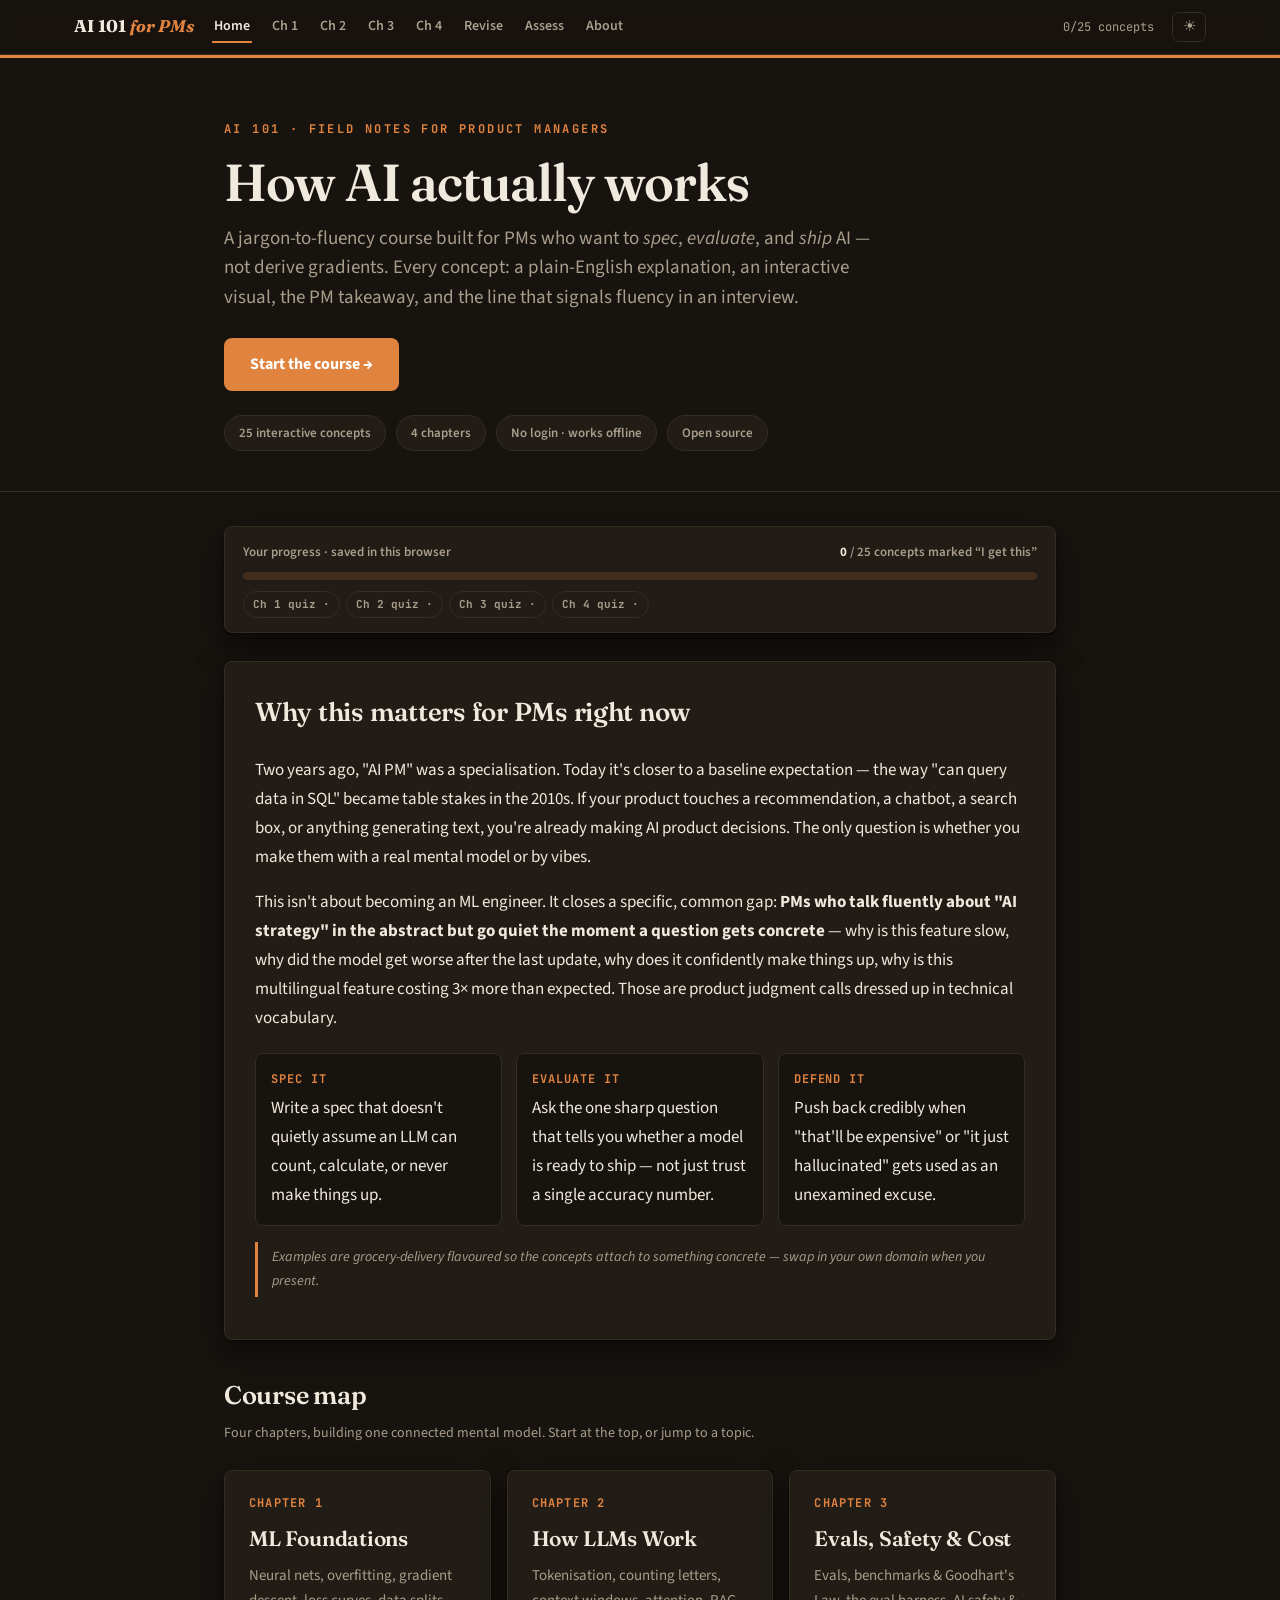
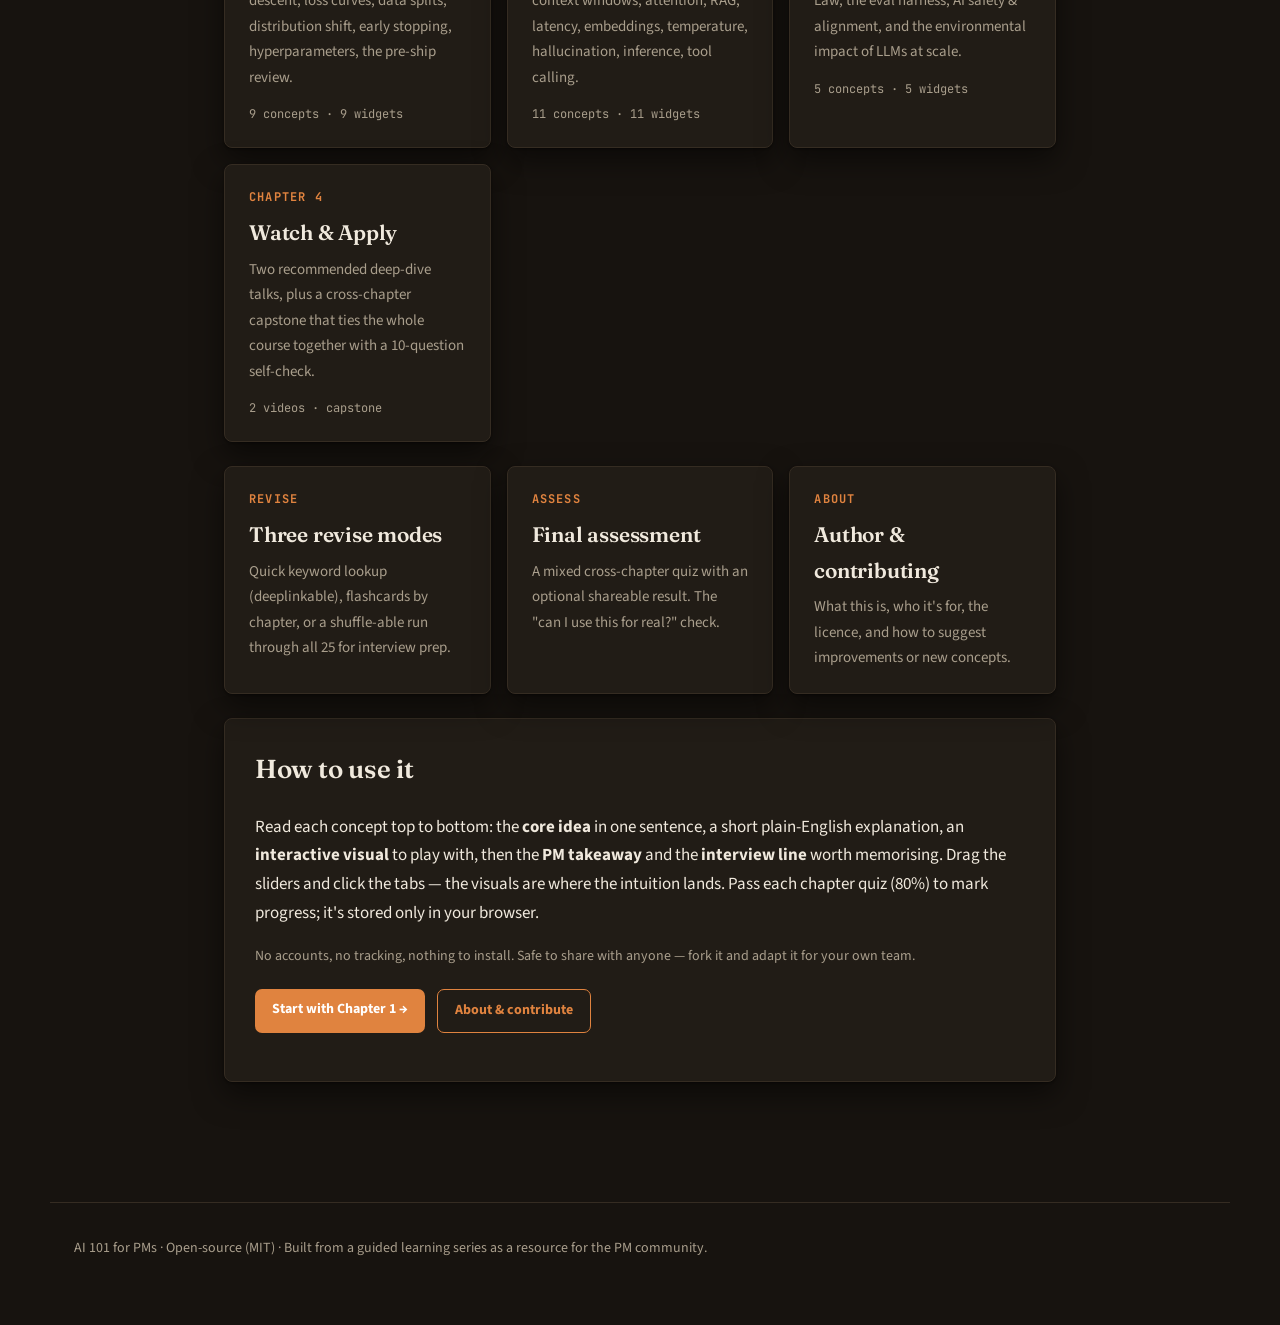
==== index.html @ 60f7dfca "Launch AI 101 for PMs v1.0.0 25 interactive concepts across 4 chapters, three revise modes, a final " ====
<!DOCTYPE html>
<html lang="en">
<head>
<script>(function(){try{var t=localStorage.getItem("ai101.theme")||"dark";document.documentElement.setAttribute("data-theme",t);}catch(e){document.documentElement.setAttribute("data-theme","dark");}})();</script>
<meta charset="UTF-8" />
<meta name="viewport" content="width=device-width, initial-scale=1.0" />
<title>AI 101 for PMs — how AI actually works</title>
<meta name="description" content="An open-source, interactive course teaching product managers how AI actually works — enough to spec, evaluate, and ship AI features." />
<link rel="stylesheet" href="assets/css/main.css" />
</head>
<body class="ch1 single">
<header class="top">
  <div class="hero">
  <div class="kicker">AI 101 · Field notes for product managers</div>
  <h1>How AI actually works</h1>
  <p>A jargon-to-fluency course built for PMs who want to <em>spec</em>, <em>evaluate</em>, and <em>ship</em> AI — not derive gradients. Every concept: a plain-English explanation, an interactive visual, the PM takeaway, and the line that signals fluency in an interview.</p>
  <a class="cta" href="chapters/01-ml-foundations.html">Start the course →</a>
  <div class="pills">
    <span class="pill">25 interactive concepts</span>
    <span class="pill">4 chapters</span>
    <span class="pill">No login · works offline</span>
    <span class="pill">Open source</span>
  </div>
  </div>
</header>

<div class="wrap single">
  <main>
    <div id="progress"></div>

    <section class="intro" id="why">
      <h2>Why this matters for PMs right now</h2>
      <p>Two years ago, "AI PM" was a specialisation. Today it's closer to a baseline expectation — the way "can query data in SQL" became table stakes in the 2010s. If your product touches a recommendation, a chatbot, a search box, or anything generating text, you're already making AI product decisions. The only question is whether you make them with a real mental model or by vibes.</p>
      <p>This isn't about becoming an ML engineer. It closes a specific, common gap: <b>PMs who talk fluently about "AI strategy" in the abstract but go quiet the moment a question gets concrete</b> — why is this feature slow, why did the model get worse after the last update, why does it confidently make things up, why is this multilingual feature costing 3× more than expected. Those are product judgment calls dressed up in technical vocabulary.</p>
      <div class="how">
        <div><b>Spec it</b>Write a spec that doesn't quietly assume an LLM can count, calculate, or never make things up.</div>
        <div><b>Evaluate it</b>Ask the one sharp question that tells you whether a model is ready to ship — not just trust a single accuracy number.</div>
        <div><b>Defend it</b>Push back credibly when "that'll be expensive" or "it just hallucinated" gets used as an unexamined excuse.</div>
      </div>
      <p class="swap-hint">Examples are grocery-delivery flavoured so the concepts attach to something concrete — swap in your own domain when you present.</p>
    </section>

    <h2 style="margin:34px 0 4px">Course map</h2>
    <p class="hint" style="margin-top:0">Four chapters, building one connected mental model. Start at the top, or jump to a topic.</p>
    <div class="map">
      <a class="ch" href="chapters/01-ml-foundations.html">
        <div class="cn">Chapter 1</div><h3>ML Foundations</h3>
        <p>Neural nets, overfitting, gradient descent, loss curves, data splits, distribution shift, early stopping, hyperparameters, the pre-ship review.</p>
        <div class="meta">9 concepts · 9 widgets</div>
      </a>
      <a class="ch" href="chapters/02-how-llms-work.html">
        <div class="cn">Chapter 2</div><h3>How LLMs Work</h3>
        <p>Tokenisation, counting letters, context windows, attention, RAG, latency, embeddings, temperature, hallucination, inference, tool calling.</p>
        <div class="meta">11 concepts · 11 widgets</div>
      </a>
      <a class="ch" href="chapters/03-evals-safety-cost.html">
        <div class="cn">Chapter 3</div><h3>Evals, Safety &amp; Cost</h3>
        <p>Evals, benchmarks &amp; Goodhart's Law, the eval harness, AI safety &amp; alignment, and the environmental impact of LLMs at scale.</p>
        <div class="meta">5 concepts · 5 widgets</div>
      </a>
      <a class="ch" href="chapters/04-watch-apply.html">
        <div class="cn">Chapter 4</div><h3>Watch &amp; Apply</h3>
        <p>Two recommended deep-dive talks, plus a cross-chapter capstone that ties the whole course together with a 10-question self-check.</p>
        <div class="meta">2 videos · capstone</div>
      </a>
    </div>

    <div class="map">
      <a class="ch" href="revise.html">
        <div class="cn">Revise</div><h3>Three revise modes</h3>
        <p>Quick keyword lookup (deeplinkable), flashcards by chapter, or a shuffle-able run through all 25 for interview prep.</p>
      </a>
      <a class="ch" href="assess.html">
        <div class="cn">Assess</div><h3>Final assessment</h3>
        <p>A mixed cross-chapter quiz with an optional shareable result. The "can I use this for real?" check.</p>
      </a>
      <a class="ch" href="about.html">
        <div class="cn">About</div><h3>Author &amp; contributing</h3>
        <p>What this is, who it's for, the licence, and how to suggest improvements or new concepts.</p>
      </a>
    </div>

    <section class="intro" id="how-to-use">
      <h2>How to use it</h2>
      <p>Read each concept top to bottom: the <b>core idea</b> in one sentence, a short plain-English explanation, an <b>interactive visual</b> to play with, then the <b>PM takeaway</b> and the <b>interview line</b> worth memorising. Drag the sliders and click the tabs — the visuals are where the intuition lands. Pass each chapter quiz (80%) to mark progress; it's stored only in your browser.</p>
      <p class="hint">No accounts, no tracking, nothing to install. Safe to share with anyone — fork it and adapt it for your own team.</p>
      <div class="btn-row">
        <a class="btn" href="chapters/01-ml-foundations.html">Start with Chapter 1 →</a>
        <a class="btn alt" href="about.html">About &amp; contribute</a>
      </div>
    </section>
  </main>
</div>

<footer>
  AI 101 for PMs · Open-source (MIT) · Built from a guided learning series as a resource for the PM community.
</footer>

<script src="assets/js/concepts.js"></script>
<script src="assets/js/progress.js"></script>
<script src="assets/js/helpers.js"></script>
<script> Nav.mount({ here:'home', base:'' }); Progress.renderBar(document.getElementById('progress')); </script>
</body>
</html>
---- assets/css/main.css ----
/* ============================================================
   AI 101 for PMs — main stylesheet  ·  "Editorial" design system
   Light, warm, reading-first. Fraunces (display serif) + Source Sans 3
   (body) + JetBrains Mono (data). Tokens drive both the page chrome and
   the canvas widgets (JS reads --accent/--ink/--grid/--muted/--panel/
   --green/--amber/--red via the C cache in helpers.js), so a re-theme
   flows through everything. Per-chapter accent set by a body class.
   See DESIGN.md for the full system.
   ============================================================ */
@import url('https://fonts.googleapis.com/css2?family=Fraunces:ital,opsz,wght@0,9..144,400;0,9..144,600;0,9..144,700;1,9..144,500&family=Source+Sans+3:ital,wght@0,400;0,600;0,700;1,400&family=JetBrains+Mono:wght@400;600&display=swap');

/* DARK is the default theme. Light is opt-in via [data-theme="light"],
   set by a no-FOUC inline script in each page's <head> from localStorage
   (default "dark"). Per-chapter accents are theme-scoped so they read on
   both surfaces. The canvas widgets read these tokens through the C cache
   in helpers.js, so the theme toggle reloads the page to recolour them. */
:root{
  --bg:#17130f; --panel:#211c16; --ink:#f0e9dd; --muted:#a99e8c;
  --line:#352c22; --accent:#e0833f; --accent-soft:rgba(224,131,63,.16);
  --amber:#e0a93f; --amber-soft:rgba(224,169,63,.18); --green:#54b394; --red:#e58a93;
  --nav-bg:rgba(23,19,15,.88);
  --shadow:0 1px 2px rgba(0,0,0,.4),0 12px 30px rgba(0,0,0,.5);
  --radius:8px; --maxw:1180px;
  --mono:"JetBrains Mono",ui-monospace,SFMono-Regular,Menlo,Consolas,monospace;
  --sans:"Source Sans 3",-apple-system,BlinkMacSystemFont,"Segoe UI",Roboto,Helvetica,Arial,sans-serif;
  --serif:"Fraunces",Georgia,"Times New Roman",serif;
}
/* One standard accent (rust) across the whole site, both themes. Per-chapter
   colour-coding was removed: it leaked different accents onto the utility
   pages (Home/Revise/Assess/About), which read as inconsistent. The .ch1-.ch4
   body classes still exist but no longer change the accent. */

/* LIGHT theme overrides */
:root[data-theme="light"]{
  --bg:#fbf8f2; --panel:#ffffff; --ink:#211b14; --muted:#6f6657;
  --line:#e7dfd0; --accent:#b4531f; --accent-soft:rgba(180,83,31,.08);
  --amber:#b5790e; --amber-soft:rgba(181,121,14,.12); --green:#2f7d5b; --red:#b23a48;
  --nav-bg:rgba(251,248,242,.85);
  --shadow:0 1px 2px rgba(33,27,20,.05),0 8px 24px rgba(33,27,20,.05);
}

*{box-sizing:border-box}
html{scroll-behavior:smooth}
body{margin:0;background:var(--bg);color:var(--ink);font-family:var(--sans);
  line-height:1.7;font-size:17px;-webkit-font-smoothing:antialiased;font-feature-settings:"kern" 1}
a{color:var(--accent);text-decoration:none}
a:hover{text-decoration:underline;text-underline-offset:2px}
em{font-style:italic}
h1,h2,h3,h4{font-family:var(--serif);font-weight:600;letter-spacing:-.01em}

/* ---------- Top site nav ---------- */
.sitenav{position:sticky;top:0;z-index:50;background:var(--nav-bg);
  backdrop-filter:saturate(140%) blur(8px);border-bottom:1px solid var(--line)}
.sitenav .inner{max-width:var(--maxw);margin:0 auto;padding:11px 24px;
  display:flex;align-items:center;gap:18px;flex-wrap:wrap}
.sitenav .brand{font-family:var(--serif);font-weight:700;font-size:17px;color:var(--ink)}
.sitenav .brand span{color:var(--accent);font-style:italic}
.sitenav a.navlink{color:var(--muted);font-size:14px;font-weight:600;padding:4px 2px}
.sitenav a.navlink:hover,.sitenav a.navlink.here{color:var(--ink);text-decoration:none}
.sitenav a.navlink.here{box-shadow:inset 0 -2px 0 var(--accent)}
.sitenav .spacer{flex:1}
.sitenav .progmini{font-size:12px;color:var(--muted);font-family:var(--mono)}

/* ---------- Header (editorial hero — no gradients) ---------- */
header.top{background:var(--bg);color:var(--ink);padding:64px 0 40px;text-align:left;
  border-bottom:1px solid var(--line);position:relative}
header.top::before{content:"";position:absolute;top:0;left:0;right:0;height:3px;background:var(--accent)}
/* Header content lives in a centred column that exactly matches the body
   column (.wrap / .wrap.single): same max-width, margin auto, and 24px padding,
   so header text and body content share identical left/right edges. */
header.top .hero{max-width:var(--maxw);margin:0 auto;padding:0 24px}
header.top .kicker{text-transform:uppercase;letter-spacing:.2em;font-size:12px;
  font-weight:700;color:var(--accent);margin-bottom:16px;font-family:var(--mono)}
header.top h1{margin:0 0 14px;font-size:clamp(34px,5vw,52px);line-height:1.05;font-weight:600;
  letter-spacing:-.02em}
header.top p{margin:0;max-width:660px;color:var(--muted);font-size:19px;line-height:1.55}
header.top .pills{margin-top:24px;display:flex;gap:10px;flex-wrap:wrap}
header.top .pill{background:var(--panel);border:1px solid var(--line);color:var(--muted);
  padding:6px 14px;border-radius:999px;font-size:13px;font-weight:600}
header.top .cta{display:inline-block;margin-top:26px;background:var(--accent);color:#fff;
  font-weight:700;padding:13px 26px;border-radius:8px;font-size:16px;font-family:var(--sans)}
header.top .cta:hover{text-decoration:none;filter:brightness(1.06)}

/* ---------- Layout ---------- */
.wrap{max-width:var(--maxw);margin:0 auto;padding:0 24px;
  display:grid;grid-template-columns:240px 1fr;gap:48px;align-items:start}
.wrap.single{display:block;max-width:880px}
/* Single-column pages (Home/Revise/Assess/About): header column matches the
   narrower body column so their edges line up. */
body.single header.top .hero{max-width:880px}
/* Chapter pages have a 240px TOC + 48px gap, so the body content starts
   indented. Indent the header content the same amount (above mobile) so the
   chapter title sits directly above its content column, not over the TOC.
   24 (wrap padding) + 240 (toc) + 48 (gap) = 312. */
@media(min-width:881px){
  body:not(.single) header.top .hero{padding-left:312px}
}
nav.toc{position:sticky;top:64px;align-self:start;max-height:calc(100vh - 84px);
  overflow:auto;padding:26px 0;font-size:14px}
nav.toc h4{margin:18px 0 8px;font-size:11px;text-transform:uppercase;letter-spacing:.14em;
  color:var(--accent);font-family:var(--mono);font-weight:700}
nav.toc h4:first-child{margin-top:0}
nav.toc a{display:block;color:var(--muted);padding:5px 12px;border-radius:6px;border-left:2px solid transparent}
nav.toc a:hover{background:var(--accent-soft);color:var(--ink);text-decoration:none}
nav.toc a.active{color:var(--accent);font-weight:700;border-left-color:var(--accent);background:var(--accent-soft)}
main{padding:34px 0 90px;min-width:0}

/* ---------- Progress bar ---------- */
.progress-wrap{background:var(--panel);border:1px solid var(--line);border-radius:var(--radius);
  padding:14px 18px;margin-bottom:28px;box-shadow:var(--shadow)}
.progress-wrap .ptop{display:flex;justify-content:space-between;align-items:baseline;
  font-size:13px;color:var(--muted);margin-bottom:9px;font-weight:600}
.progress-wrap .ptop b{color:var(--ink)}
.progress-track{height:8px;border-radius:6px;background:var(--accent-soft);overflow:hidden}
.progress-fill{height:100%;width:0;background:var(--accent);transition:width .4s ease}
.progress-wrap .chips{display:flex;gap:6px;margin-top:11px;flex-wrap:wrap}
.progress-wrap .chip{font-size:11px;font-weight:700;padding:3px 9px;border-radius:999px;
  border:1px solid var(--line);color:var(--muted);font-family:var(--mono)}
.progress-wrap .chip.done{background:rgba(47,125,91,.12);color:var(--green);border-color:transparent}
.progress-wrap .presume{display:flex;justify-content:space-between;align-items:center;gap:12px;
  margin-top:12px;padding-top:12px;border-top:1px solid var(--line);flex-wrap:wrap}
.presume-link{font-weight:700;font-size:14px;color:var(--accent)}
.presume-done{font-weight:700;font-size:14px;color:var(--green)}
.presume-reset{background:none;border:none;color:var(--muted);font-size:12px;cursor:pointer;
  font-family:var(--sans);text-decoration:underline;padding:0}
.presume-reset:hover{color:var(--red)}

/* ---------- Intro panels ---------- */
.intro{background:var(--panel);border:1px solid var(--line);border-radius:var(--radius);
  padding:28px 30px;box-shadow:var(--shadow);margin-bottom:30px}
.intro h2{margin-top:0;font-size:26px}
.how{display:grid;grid-template-columns:repeat(3,1fr);gap:14px;margin-top:20px}
.how div{background:var(--bg);border:1px solid var(--line);border-radius:8px;padding:15px}
.how b{display:block;font-family:var(--mono);color:var(--accent);font-size:12px;
  text-transform:uppercase;letter-spacing:.08em;margin-bottom:5px}
.swap-hint{font-size:14px;color:var(--muted);margin-top:16px;border-left:3px solid var(--accent);
  padding:4px 0 4px 14px;font-style:italic}

/* ---------- Chapter / week banners ---------- */
.week-banner{margin:8px 0;padding:20px 24px;border-radius:var(--radius);color:var(--ink);
  background:var(--accent-soft);border:1px solid var(--line);border-left:4px solid var(--accent)}
.week-banner.muted{background:var(--bg)}
.week-banner .wk{font-size:12px;letter-spacing:.18em;text-transform:uppercase;font-weight:700;
  color:var(--accent);font-family:var(--mono)}
.week-banner h2{margin:6px 0 4px;font-size:27px}
.week-banner p{margin:0;color:var(--muted);font-size:15px}

/* ---------- Lesson / concept cards ---------- */
.lesson{background:var(--panel);border:1px solid var(--line);border-radius:var(--radius);
  padding:32px 34px;box-shadow:var(--shadow);margin:30px 0;scroll-margin-top:74px}
.lesson .lhead{display:flex;align-items:center;gap:14px;margin-bottom:8px}
.lesson .num{flex:0 0 auto;width:34px;height:34px;border-radius:8px;background:var(--accent-soft);
  color:var(--accent);font-weight:700;font-family:var(--mono);display:grid;place-items:center;font-size:14px}
.lesson h3{margin:0;font-size:21px;line-height:1.25}
.core{border-left:3px solid var(--accent);background:var(--accent-soft);
  padding:14px 18px;border-radius:0 8px 8px 0;margin:16px 0;font-size:18px;max-width:68ch;
  font-family:var(--serif);font-weight:500;line-height:1.5}
.lesson p{margin:13px 0;max-width:68ch}
.lesson ul{margin:13px 0;padding-left:22px;max-width:68ch}
.lesson li{margin:7px 0}
.takeaway{background:var(--bg);border:1px solid var(--line);border-radius:8px;padding:15px 18px;margin:18px 0;max-width:68ch}
.takeaway b{color:var(--accent)}
/* Interview line: collapsible (progressive disclosure). Quiet by default —
   just an accent toggle — so it doesn't add a third heavy box to every card. */
details.interview{border:1px solid var(--line);border-left:3px solid var(--accent);
  border-radius:0 8px 8px 0;padding:12px 18px;margin:18px 0;max-width:68ch;background:transparent}
details.interview summary{cursor:pointer;font-size:11px;letter-spacing:.12em;text-transform:uppercase;
  color:var(--accent);font-weight:700;font-family:var(--mono);list-style:none;outline:none}
details.interview summary::-webkit-details-marker{display:none}
details.interview summary::after{content:" ▸";opacity:.7}
details.interview[open] summary::after{content:" ▾"}
details.interview q{display:block;margin-top:10px;font-family:var(--serif);font-style:italic;
  font-size:19px;line-height:1.5;color:var(--ink)}
details.interview q::before{content:"\201C"} details.interview q::after{content:"\201D"}

/* "Zepto example" marker */
.eg-tag{display:inline-block;font-size:10px;font-weight:700;letter-spacing:.06em;
  text-transform:uppercase;color:var(--accent);background:var(--accent-soft);border:1px solid var(--line);
  border-radius:5px;padding:1px 7px;margin-right:6px;vertical-align:middle;font-family:var(--mono)}

/* ---------- Viz panel ---------- */
.viz{background:var(--bg);border:1px solid var(--line);border-radius:8px;padding:18px;margin:20px 0}
.viz .vtitle{font-family:var(--mono);font-size:12px;text-transform:uppercase;letter-spacing:.08em;
  color:var(--muted);font-weight:700;margin-bottom:12px;display:flex;align-items:center;gap:8px}
.viz .vtitle::before{content:"";width:8px;height:8px;border-radius:50%;background:var(--accent)}
.tabs{display:flex;gap:6px;flex-wrap:wrap;margin-bottom:14px}
.tab{padding:7px 14px;border-radius:7px;border:1px solid var(--line);background:var(--panel);
  cursor:pointer;font-size:13px;font-weight:600;color:var(--muted)}
.tab.active{background:var(--accent);color:#fff;border-color:var(--accent)}
.ctrl{display:flex;align-items:center;gap:10px;margin:10px 0;flex-wrap:wrap;font-size:14px}
.ctrl label{min-width:120px;font-weight:600}
input[type=range]{flex:1;min-width:140px;accent-color:var(--accent)}
.btn{background:var(--accent);color:#fff;border:none;border-radius:7px;padding:9px 17px;
  font-weight:700;cursor:pointer;font-size:14px;font-family:var(--sans)}
.btn:hover{filter:brightness(1.06)}
.btn.alt{background:var(--panel);color:var(--accent);border:1px solid var(--accent)}
.readout{font-family:var(--mono);font-size:13px;background:var(--panel);border:1px solid var(--line);
  border-radius:7px;padding:8px 12px;display:inline-block;color:var(--ink)}
.hint{font-size:14px;color:var(--muted);margin-top:10px}
.tok{display:inline-block;padding:3px 7px;margin:3px;border-radius:6px;font-family:var(--mono);
  font-size:13px;border:1px solid var(--line)}
canvas{max-width:100%;background:var(--panel);border-radius:8px;border:1px solid var(--line);display:block}
textarea,input[type=text]{background:var(--panel);color:var(--ink);font-family:var(--sans)}

/* ---------- Quiz ---------- */
.quiz{background:var(--panel);border:1px solid var(--line);border-radius:var(--radius);
  padding:30px 32px;box-shadow:var(--shadow);margin:32px 0;scroll-margin-top:74px}
.quiz h2{margin-top:0;font-size:26px}
.qblock{border-top:1px solid var(--line);padding:20px 0}
.qblock:first-of-type{border-top:none}
.qblock .qq{font-weight:600;margin-bottom:12px;font-size:17px}
.qopt{display:block;width:100%;text-align:left;background:var(--bg);border:1px solid var(--line);
  border-radius:8px;padding:11px 15px;margin:7px 0;cursor:pointer;color:var(--ink);font-size:16px;
  font-family:inherit;transition:.12s}
.qopt:hover{border-color:var(--accent)}
.qopt.correct{background:rgba(84,179,148,.14);border-color:var(--green);color:var(--ink)}
.qopt.wrong{background:rgba(229,138,147,.14);border-color:var(--red);color:var(--ink)}
.qopt:disabled{cursor:default}
.qexp{font-size:14px;color:var(--muted);margin-top:9px;padding-left:8px;border-left:2px solid var(--line)}
.qexp.show{border-left-color:var(--accent)}
.quiz-result{margin-top:22px;padding:16px 18px;border-radius:8px;font-weight:700;text-align:center}
.quiz-result.pass{background:rgba(84,179,148,.14);color:var(--green)}
.quiz-result.fail{background:rgba(229,138,147,.14);color:var(--red)}
.quiz-result .review{display:block;font-weight:500;font-size:14px;margin-top:8px;color:var(--ink)}
.quiz-result .review a{margin:0 6px}

/* ---------- Course map (landing) ---------- */
.map{display:grid;grid-template-columns:repeat(auto-fit,minmax(240px,1fr));gap:16px;margin:24px 0}
.map .ch{background:var(--panel);border:1px solid var(--line);border-radius:var(--radius);
  padding:22px 24px;box-shadow:var(--shadow);display:block;color:var(--ink);transition:.15s}
.map .ch:hover{text-decoration:none;border-color:var(--accent);transform:translateY(-2px)}
.map .ch .cn{font-family:var(--mono);font-size:12px;font-weight:700;letter-spacing:.1em;
  text-transform:uppercase;color:var(--accent)}
.map .ch h3{margin:8px 0 6px;font-size:21px}
.map .ch p{margin:0;font-size:15px;color:var(--muted)}
.map .ch .meta{margin-top:14px;font-size:12px;color:var(--muted);font-family:var(--mono)}

/* ---------- Revise ---------- */
.mode-tabs{display:flex;gap:10px;flex-wrap:wrap;margin:18px 0 26px}
.mode-tabs .mt{flex:1;min-width:200px;text-align:left;background:var(--panel);border:1px solid var(--line);
  border-radius:10px;padding:15px 17px;cursor:pointer;color:var(--ink)}
.mode-tabs .mt.active{border-color:var(--accent);background:var(--accent-soft)}
.mode-tabs .mt b{display:block;font-family:var(--serif);font-size:16px;margin-bottom:3px}
.mode-tabs .mt span{font-size:13px;color:var(--muted)}
.searchbox{width:100%;font-size:18px;padding:15px 17px;border:1px solid var(--line);border-radius:10px;
  background:var(--panel);color:var(--ink);margin-bottom:16px;font-family:var(--sans)}
.searchbox:focus{outline:none;border-color:var(--accent)}
.flashcard{background:var(--panel);border:1px solid var(--line);border-radius:var(--radius);
  padding:32px 30px;box-shadow:var(--shadow);min-height:200px;cursor:pointer;position:relative}
.flashcard .ftag{font-family:var(--mono);font-size:11px;font-weight:700;letter-spacing:.1em;
  text-transform:uppercase;color:var(--accent)}
.flashcard h3{margin:10px 0;font-size:24px}
.flashcard .flip-hint{position:absolute;top:18px;right:22px;font-size:12px;color:var(--muted);font-family:var(--mono)}
.deck-ctrl{display:flex;align-items:center;gap:12px;margin:18px 0;flex-wrap:wrap}
.deck-ctrl .count{font-family:var(--mono);font-size:13px;color:var(--muted)}
.toggle{display:inline-flex;align-items:center;gap:7px;font-size:14px;color:var(--muted);cursor:pointer}

/* ---------- What's-new ---------- */
.wn-card{background:var(--panel);border:1px solid var(--line);border-radius:var(--radius);
  padding:24px 26px;margin:16px 0;box-shadow:var(--shadow)}
.wn-card .wn-meta{display:flex;gap:10px;align-items:center;margin-bottom:8px;flex-wrap:wrap}
.wn-tag{font-family:var(--mono);font-size:10px;font-weight:700;letter-spacing:.06em;text-transform:uppercase;
  color:var(--amber);background:var(--amber-soft);border-radius:5px;padding:2px 8px}
.wn-date{font-size:12px;color:var(--muted);font-family:var(--mono)}
.wn-link{font-size:13px;color:var(--accent);margin-left:auto}
.wn-card h3{margin:0 0 6px;font-size:21px}
.signal-panel{background:var(--bg);border:1px dashed var(--line);border-radius:var(--radius);
  padding:24px 26px;margin:30px 0}
.signal-panel h3{margin-top:0}
.signal-panel .sig-tag{font-family:var(--mono);font-size:10px;font-weight:700;letter-spacing:.06em;
  text-transform:uppercase;color:var(--muted);border:1px solid var(--line);border-radius:5px;padding:2px 8px}

/* ---------- Misc ---------- */
.callout{background:var(--accent-soft);border:1px solid var(--line);border-radius:10px;
  padding:17px 19px;margin:18px 0}
.btn-row{display:flex;gap:12px;flex-wrap:wrap;margin:20px 0}

/* Theme toggle (in nav) */
.theme-toggle{background:none;border:1px solid var(--line);color:var(--muted);border-radius:7px;
  width:34px;height:30px;cursor:pointer;font-size:15px;line-height:1;display:grid;place-items:center;
  font-family:var(--sans)}
.theme-toggle:hover{color:var(--ink);border-color:var(--accent)}

/* Concept completion button (chapter cards) */
.card-done{display:flex;justify-content:flex-end;align-items:center;gap:12px;margin-top:22px;
  padding-top:18px;border-top:1px solid var(--line)}
.done-btn.is-done{background:transparent;color:var(--green);border:1px solid var(--green)}
footer{max-width:var(--maxw);margin:0 auto;padding:34px 24px 64px;color:var(--muted);
  font-size:14px;border-top:1px solid var(--line)}
footer a{color:var(--muted);text-decoration:underline}

@media(max-width:880px){
  .wrap{grid-template-columns:1fr;gap:8px}
  nav.toc{position:static;max-height:none;border-bottom:1px solid var(--line)}
  .how{grid-template-columns:1fr}
  header.top{padding:46px 24px 34px}
  body{font-size:16px}
  .sitenav .inner{gap:12px}
}
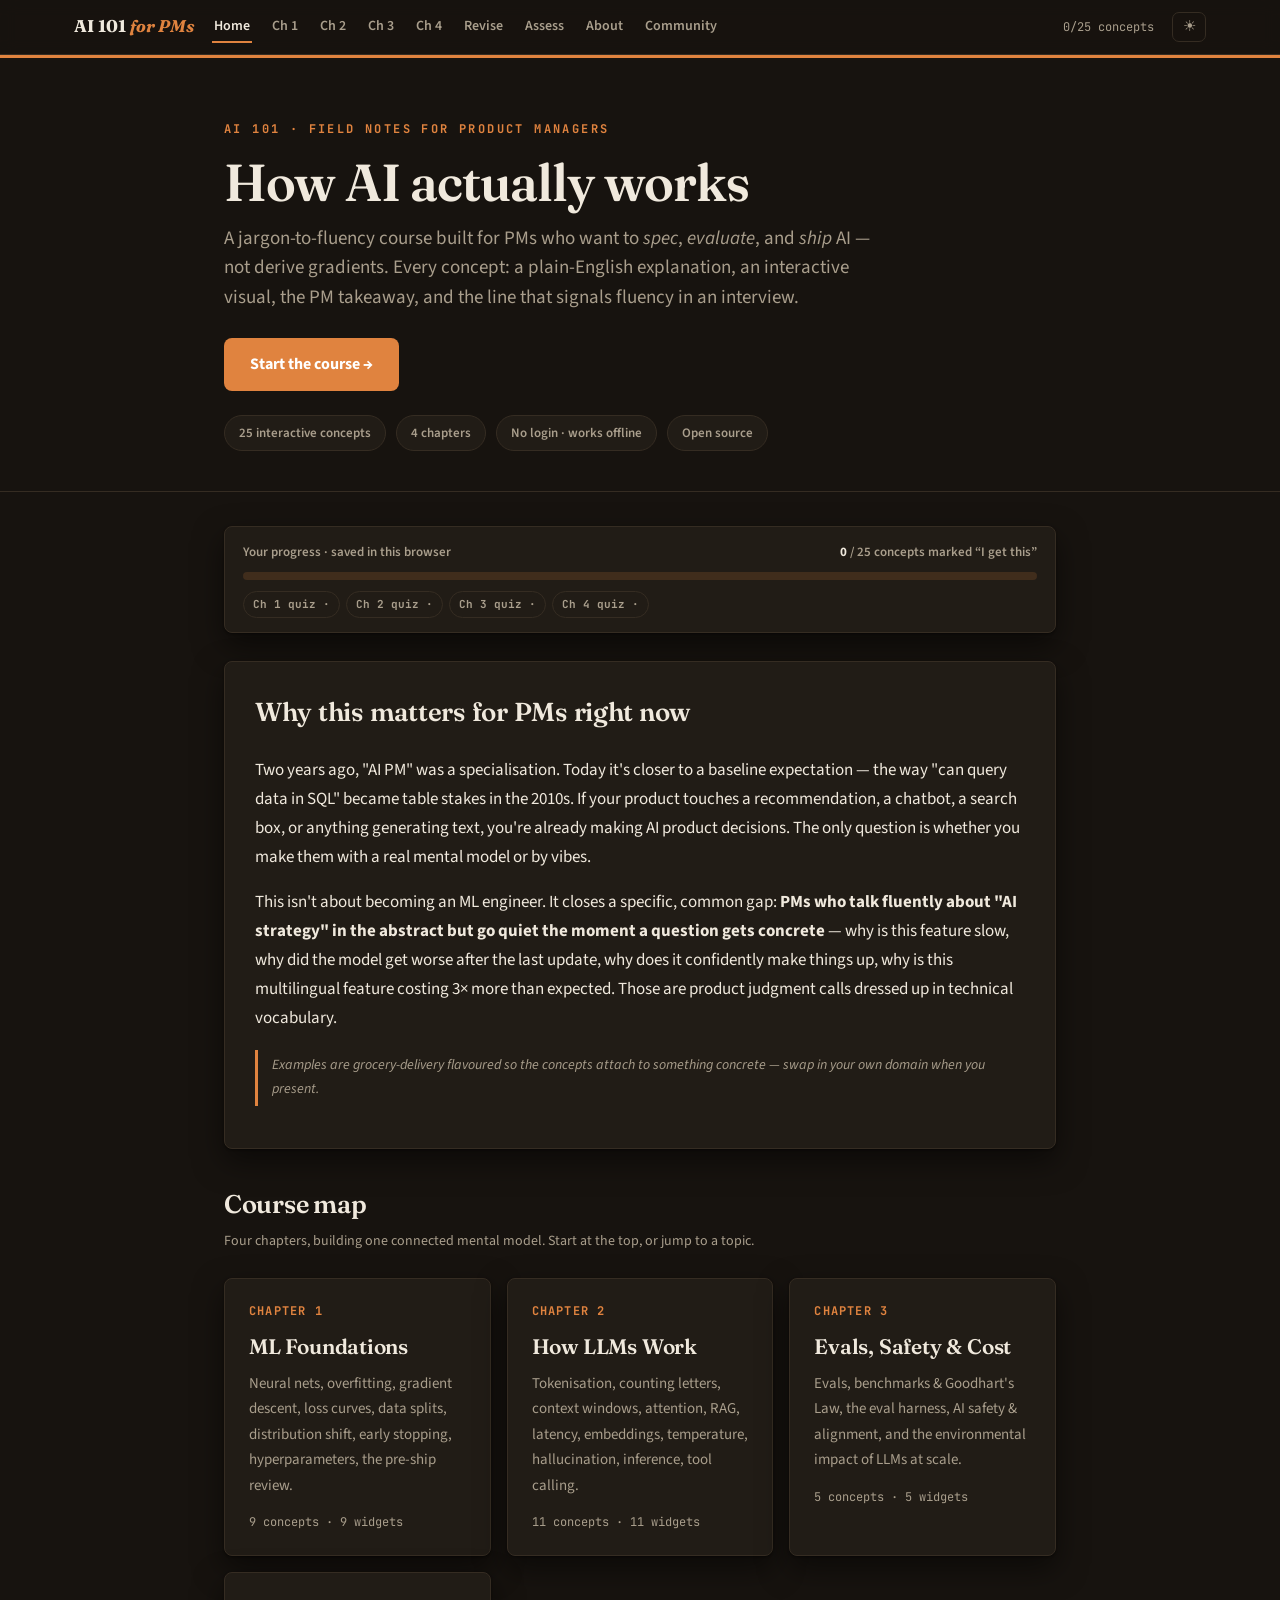
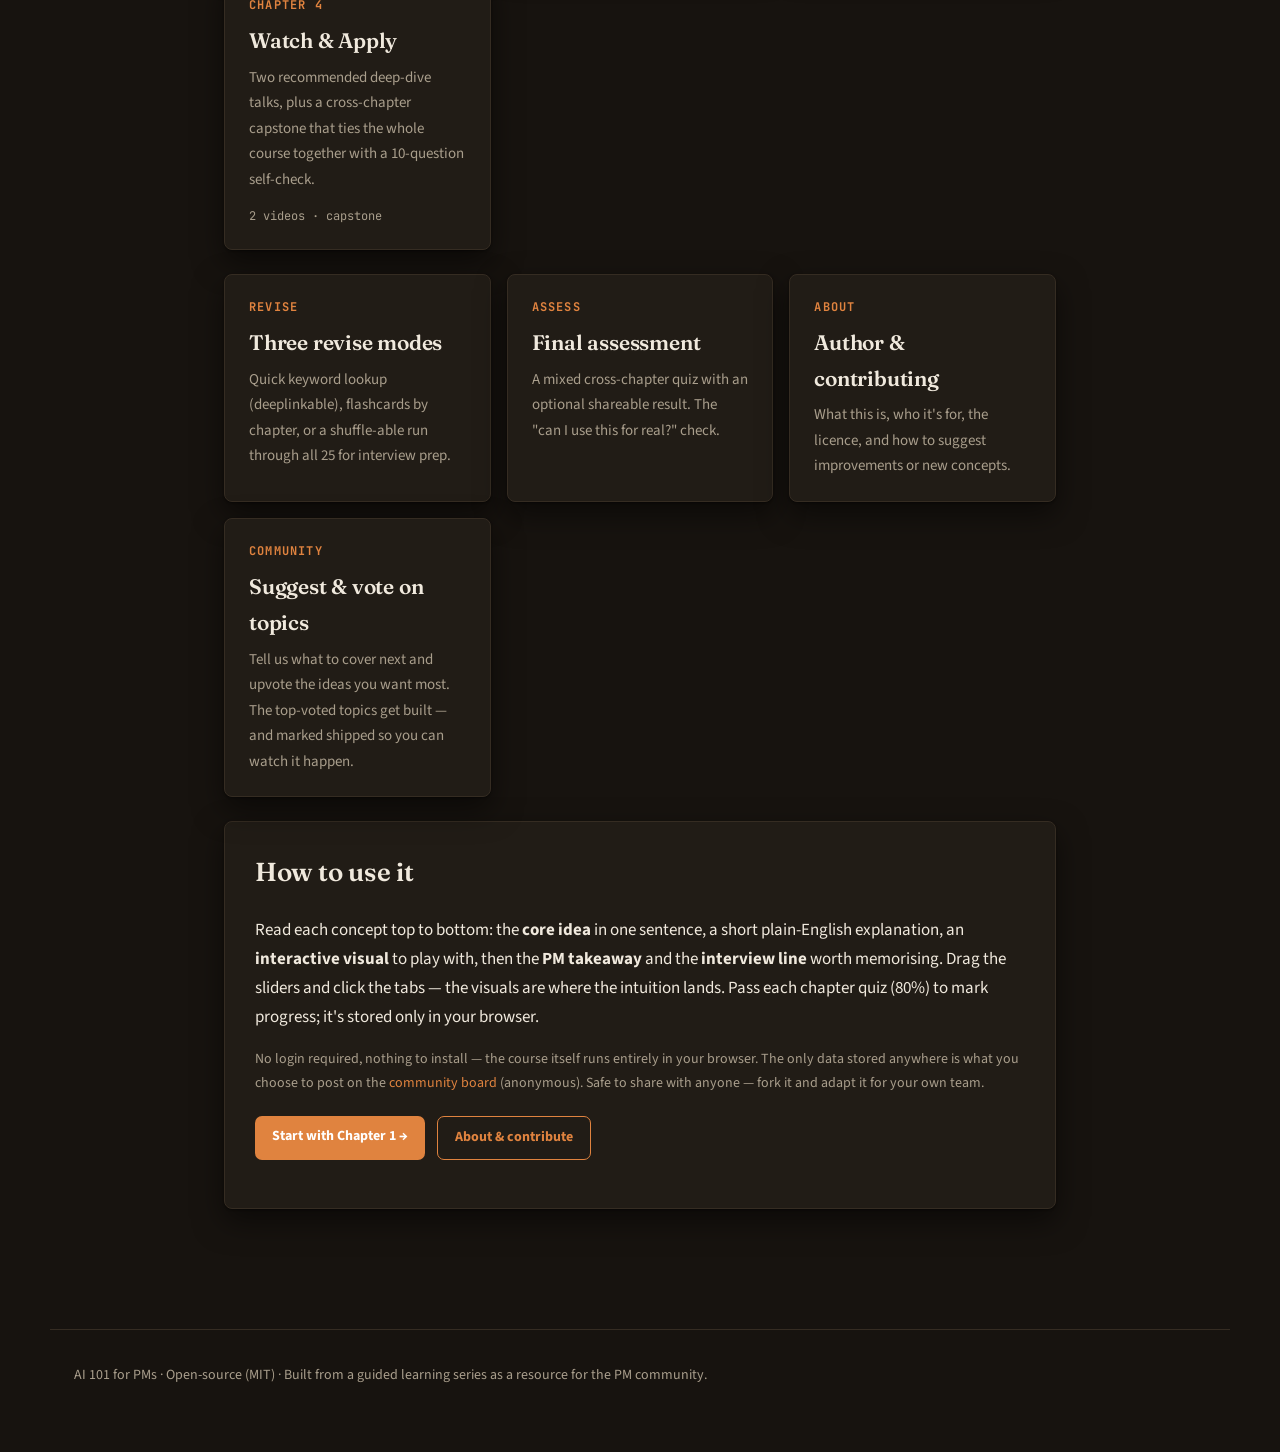
==== commit fb1b5e77: "Release v1.1.0: community suggestion board + content updates Adds an optional Supabase-backed commun" ====
--- a/index.html
+++ b/index.html
@@ -32,11 +32,6 @@
       <h2>Why this matters for PMs right now</h2>
       <p>Two years ago, "AI PM" was a specialisation. Today it's closer to a baseline expectation — the way "can query data in SQL" became table stakes in the 2010s. If your product touches a recommendation, a chatbot, a search box, or anything generating text, you're already making AI product decisions. The only question is whether you make them with a real mental model or by vibes.</p>
       <p>This isn't about becoming an ML engineer. It closes a specific, common gap: <b>PMs who talk fluently about "AI strategy" in the abstract but go quiet the moment a question gets concrete</b> — why is this feature slow, why did the model get worse after the last update, why does it confidently make things up, why is this multilingual feature costing 3× more than expected. Those are product judgment calls dressed up in technical vocabulary.</p>
-      <div class="how">
-        <div><b>Spec it</b>Write a spec that doesn't quietly assume an LLM can count, calculate, or never make things up.</div>
-        <div><b>Evaluate it</b>Ask the one sharp question that tells you whether a model is ready to ship — not just trust a single accuracy number.</div>
-        <div><b>Defend it</b>Push back credibly when "that'll be expensive" or "it just hallucinated" gets used as an unexamined excuse.</div>
-      </div>
       <p class="swap-hint">Examples are grocery-delivery flavoured so the concepts attach to something concrete — swap in your own domain when you present.</p>
     </section>
 
@@ -78,12 +73,16 @@
         <div class="cn">About</div><h3>Author &amp; contributing</h3>
         <p>What this is, who it's for, the licence, and how to suggest improvements or new concepts.</p>
       </a>
+      <a class="ch" href="community.html">
+        <div class="cn">Community</div><h3>Suggest &amp; vote on topics</h3>
+        <p>Tell us what to cover next and upvote the ideas you want most. The top-voted topics get built — and marked shipped so you can watch it happen.</p>
+      </a>
     </div>
 
     <section class="intro" id="how-to-use">
       <h2>How to use it</h2>
       <p>Read each concept top to bottom: the <b>core idea</b> in one sentence, a short plain-English explanation, an <b>interactive visual</b> to play with, then the <b>PM takeaway</b> and the <b>interview line</b> worth memorising. Drag the sliders and click the tabs — the visuals are where the intuition lands. Pass each chapter quiz (80%) to mark progress; it's stored only in your browser.</p>
-      <p class="hint">No accounts, no tracking, nothing to install. Safe to share with anyone — fork it and adapt it for your own team.</p>
+      <p class="hint">No login required, nothing to install — the course itself runs entirely in your browser. The only data stored anywhere is what you choose to post on the <a href="community.html">community board</a> (anonymous). Safe to share with anyone — fork it and adapt it for your own team.</p>
       <div class="btn-row">
         <a class="btn" href="chapters/01-ml-foundations.html">Start with Chapter 1 →</a>
         <a class="btn alt" href="about.html">About &amp; contribute</a>
--- a/assets/css/main.css
+++ b/assets/css/main.css
@@ -297,3 +297,43 @@
   body{font-size:16px}
   .sitenav .inner{gap:12px}
 }
+
+/* ---------- community suggestion board ---------- */
+.board-toolbar{display:flex;flex-wrap:wrap;gap:18px;align-items:center;justify-content:space-between;margin:24px 0 16px}
+.board-toolbar .tabs{margin:0}
+.board{display:flex;flex-direction:column;gap:14px}
+.idea{display:flex;gap:16px;background:var(--panel);border:1px solid var(--line);border-radius:var(--radius);
+  padding:18px 20px;box-shadow:var(--shadow)}
+.idea .vote{display:flex;flex-direction:column;align-items:center;gap:3px;flex:0 0 auto}
+.idea .vbtn{background:var(--bg);border:1px solid var(--line);color:var(--muted);border-radius:8px;
+  width:38px;height:30px;cursor:pointer;font-size:13px;line-height:1;font-family:var(--sans);transition:.12s}
+.idea .vbtn:hover{border-color:var(--accent);color:var(--ink)}
+.idea .vbtn.up.active{border-color:var(--green);color:var(--green);background:rgba(84,179,148,.14)}
+.idea .vbtn.down.active{border-color:var(--red);color:var(--red);background:var(--amber-soft)}
+.idea .vscore{font-weight:700;font-size:15px;color:var(--ink);font-family:var(--mono)}
+.idea-body{flex:1;min-width:0}
+.idea-head{display:flex;align-items:center;gap:10px;margin-bottom:6px}
+.idea-title{margin:0 0 6px;font-size:18px;line-height:1.3}
+.idea-detail{margin:0 0 8px;color:var(--muted);font-size:15px;max-width:68ch}
+.idea-meta{color:var(--muted);font-size:13px;font-family:var(--mono)}
+.idea-author{font-family:var(--sans)}
+.idea-time{color:var(--muted);font-size:12px}
+.status-badge{display:inline-block;font-size:11px;font-weight:700;text-transform:uppercase;letter-spacing:.04em;
+  padding:3px 9px;border-radius:999px;border:1px solid var(--line);color:var(--muted)}
+.status-badge.planned{color:var(--amber);border-color:var(--amber);background:var(--amber-soft)}
+.status-badge.in_progress{color:var(--accent);border-color:var(--accent);background:var(--accent-soft)}
+.status-badge.shipped{color:var(--green);border-color:var(--green);background:rgba(84,179,148,.14)}
+.status-badge.declined{text-decoration:line-through}
+#suggest-form textarea.searchbox{resize:vertical;line-height:1.5;min-height:64px;font-family:var(--sans)}
+#suggest-form .name-input{flex:1;min-width:180px;margin-bottom:0}
+.form-msg{margin-top:10px;font-size:14px;color:var(--muted);min-height:1.1em}
+.form-msg.ok{color:var(--green)}
+.privacy-note{color:var(--muted);font-size:13px;margin-top:20px;border-top:1px solid var(--line);padding-top:14px}
+.toast{position:fixed;left:50%;bottom:26px;transform:translateX(-50%) translateY(12px);
+  background:var(--panel);border:1px solid var(--line);color:var(--ink);padding:11px 18px;border-radius:10px;
+  box-shadow:var(--shadow);font-size:14px;opacity:0;transition:.25s;z-index:200;pointer-events:none}
+.toast.show{opacity:1;transform:translateX(-50%) translateY(0)}
+@media(max-width:880px){
+  .idea{padding:15px 16px;gap:12px}
+  .board-toolbar{gap:10px}
+}
